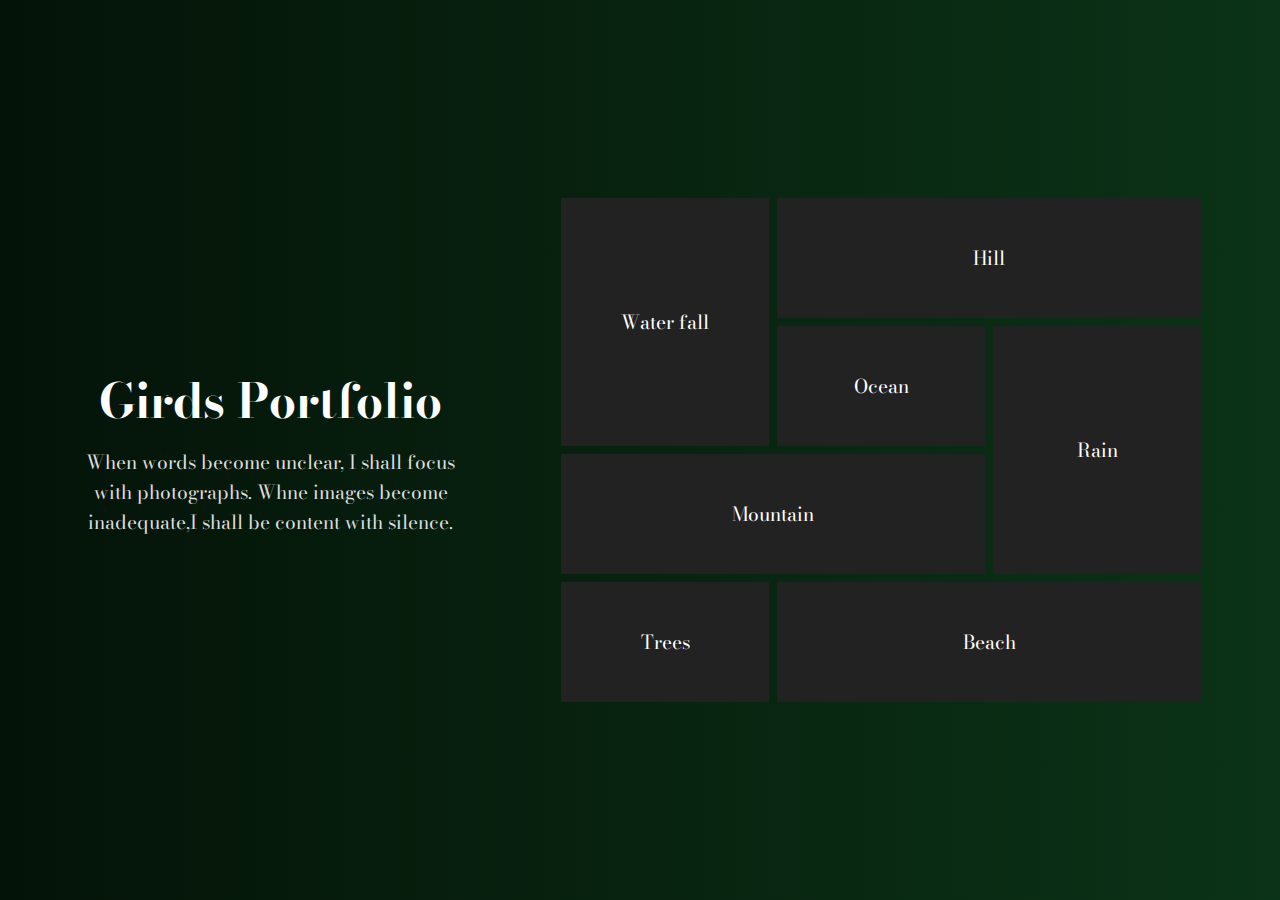
==== index.html @ 2a41dfee "checkout" ====
<!DOCTYPE html>
<html lang="en">
<head>
    <meta charset="UTF-8">
    <meta name="viewport" content="width=device-width, initial-scale=1.0">
    <title>Document</title>
    <link rel="stylesheet" href="style.css">
</head>
<body>
    
    <div class="container">
        <div class="left-text">
            <h2 class="heading">Girds Portfolio</h2>
            <p class="sub-heading">When words become unclear, I shall focus with photographs. Whne images become inadequate,I shall be content with silence.</p>

        </div>
        <div class="gallery">
            <div class="box row-2" style="background-image: url(https://images.unsplash.com/photo-1433086966358-54859d0ed716?w=500&auto=format&fit=crop&q=60&ixlib=rb-4.0.3&ixid=M3wxMjA3fDB8MHxzZWFyY2h8Mnx8bmF0dXJlfGVufDB8fDB8fHww);  ">Water fall</div>
            <div class="box col-2" style="background-image: url(https://images.unsplash.com/photo-1470071459604-3b5ec3a7fe05?q=80&w=1948&auto=format&fit=crop&ixlib=rb-4.0.3&ixid=M3wxMjA3fDB8MHxwaG90by1wYWdlfHx8fGVufDB8fHx8fA%3D%3D); ">Hill</div>
            <div class="box" style="background-image: url(https://images.unsplash.com/photo-1475113548554-5a36f1f523d6?w=500&auto=format&fit=crop&q=60&ixlib=rb-4.0.3&ixid=M3wxMjA3fDB8MHxzZWFyY2h8MTl8fG5hdHVyZXxlbnwwfHwwfHx8MA%3D%3D); ">Ocean</div>
            <div class="box row-2" style="background-image: url(https://images.unsplash.com/photo-1518173946687-a4c8892bbd9f?q=80&w=1974&auto=format&fit=crop&ixlib=rb-4.0.3&ixid=M3wxMjA3fDB8MHxwaG90by1wYWdlfHx8fGVufDB8fHx8fA%3D%3D); ">Rain</div>
            <div class="box col-2" style="background-image: url(https://images.unsplash.com/photo-1426604966848-d7adac402bff?q=80&w=2070&auto=format&fit=crop&ixlib=rb-4.0.3&ixid=M3wxMjA3fDB8MHxwaG90by1wYWdlfHx8fGVufDB8fHx8fA%3D%3D); ">Mountain</div>
            <div class="box" style="background-image: url(https://images.unsplash.com/photo-1441974231531-c6227db76b6e?q=80&w=2071&auto=format&fit=crop&ixlib=rb-4.0.3&ixid=M3wxMjA3fDB8MHxwaG90by1wYWdlfHx8fGVufDB8fHx8fA%3D%3D); ">Trees</div>
            <div class="box col-2" style="background-image: url(https://images.unsplash.com/photo-1507525428034-b723cf961d3e?q=80&w=2073&auto=format&fit=crop&ixlib=rb-4.0.3&ixid=M3wxMjA3fDB8MHxwaG90by1wYWdlfHx8fGVufDB8fHx8fA%3D%3D); ">Beach</div>
        </div>
    </div>
</body>
</html>
---- style.css ----
@import url('https://fonts.googleapis.com/css2?family=Bodoni+Moda:ital,opsz,wght@0,6..96,400..900;1,6..96,400..900&display=swap');

*{
    margin: 0px;
    padding: 0px;
    box-sizing: border-box;
}

body{
    font-family: "Bodoni Moda", serif;
    font-size: 1.2rem;
}

.container{
    display: flex;
    min-height: 100vh;
    justify-content: space-evenly;
    align-items: center;
    gap: 20px;
    background: linear-gradient(to right, #041308 , #0b3317);
}


.left-text{
    flex-basis: 30%;
    text-align: center;
    color: white;
}
.heading{
    font-size: 3rem;
    color: white;
    text-align: center;
}

.sub-heading{
    color: #ddd;
    margin-top: 10px;
    text-align: center;
}

.gallery{
    flex-basis: 50%;
    display: grid;
    gap:8px ;
    grid-template-columns: repeat(3, 1fr);
    grid-auto-rows: 120px;

}

.box{
    background-size: cover;
    background-position: top;
    color: white;
    display: flex;
    justify-content: center;
    align-items: center;
    background-color: #222;
    background-blend-mode: hard-light;
    transition: 1s all ease-in-out;
}

.box:hover{
    background-position: center;
    background-color: #999;
}

.row-2{
    grid-row: span 2;
}

.col-2{
    grid-column: span 2;
}


/* media quary for 1024 */

@media screen and (max-width:768px){
    .container{
        flex-direction: column;
        padding: 10px;
    }

    .gallery{
        width: 100%;
    }

    .box{
        grid-row: span 1;
        grid-column: span 3;
    }
}
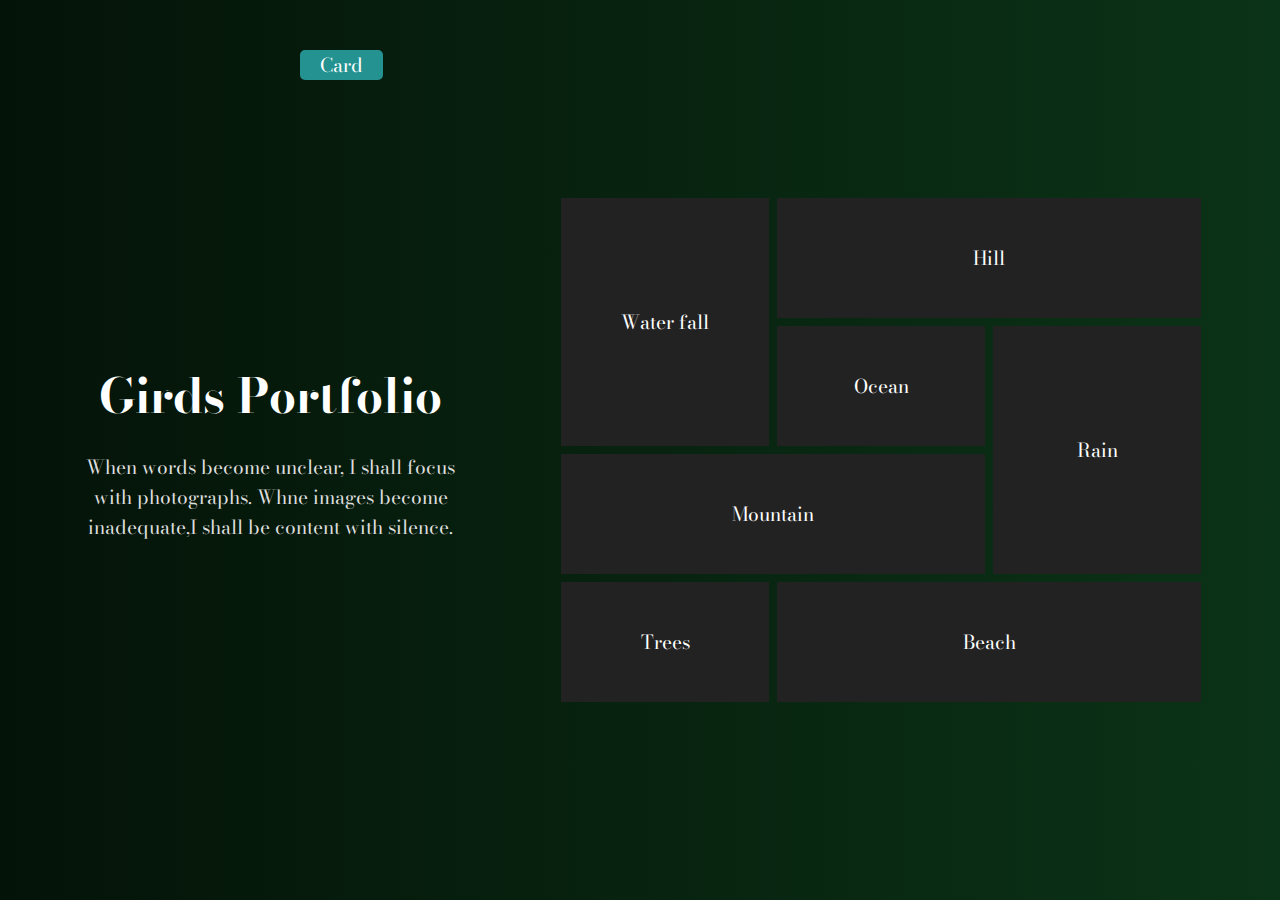
==== commit 3ec3a60c: "checkout" ====
--- a/index.html
+++ b/index.html
@@ -7,8 +7,11 @@
     <link rel="stylesheet" href="style.css">
 </head>
 <body>
-    
+    <nav>
+        <a href="card.html">Card</a>
+    </nav>
     <div class="container">
+
         <div class="left-text">
             <h2 class="heading">Girds Portfolio</h2>
             <p class="sub-heading">When words become unclear, I shall focus with photographs. Whne images become inadequate,I shall be content with silence.</p>
--- a/style.css
+++ b/style.css
@@ -81,12 +81,117 @@
         padding: 10px;
     }
 
+    nav{
+        position: sticky;
+        top: 0px;
+        border-radius: 0px;
+        text-align: center;
+
+    }
+
     .gallery{
         width: 100%;
+        grid-auto-rows: 200px;
     }
 
     .box{
         grid-row: span 1;
         grid-column: span 3;
     }
+}
+
+
+
+/* card container */
+
+nav a{
+    text-align: center;
+    color: white;
+    padding: 20px;
+    text-decoration:none ;
+}
+nav{
+    background-color: rgb(36, 146, 144);
+    border-radius: 5px;
+    position: absolute;
+    top:50px;
+    left: 300px;
+    
+
+}
+
+:root{
+    --primary-text-color:#222;
+    --seconday-text-color:#444;
+    --card-background-color:#fff;
+    --background-color:#eee;
+    --margin:40px;
+    --card-bg-hover-color:#ddd;
+    --card-hover-text-color:#333;
+}
+
+.dark{
+    --primary-text-color:#fff;
+    --seconday-text-color:#ddd;
+    --card-background-color:#333;
+    --background-color:#111;
+    --card-bg-hover-color:#ddd;
+    --card-hover-text-color:#333;
+}
+
+.card-container{
+    height: 100vh;
+    display: flex;
+    flex-direction: column;
+justify-content: space-evenly;
+align-items: center;
+/* min-height: 100vh; */
+padding: 40px;
+background-color: var(--background-color);
+font-family:sans-serif;
+}
+
+.card-box {
+
+    width: 40%;
+    background-color: var(--card-background-color);
+    margin: 10px;
+    padding: var(--margin);
+    border-radius: 10px;
+    color: var(--primary-text-color);
+}
+
+.card-box:hover{
+    background-color: var(--card-bg-hover-color);
+    color: var(--card-hover-text-color);
+    
+}
+
+.card-container h1{
+    text-align: center;
+    color: var(--primary-text-color);
+}
+
+h2{
+    /* color: var(--primary-text-color); */
+    margin-bottom: 20px;
+}
+
+@media screen and (max-width:768px){
+
+    .card-container{
+        height: 200vh;
+    }
+    nav{
+        position: sticky;
+        top: 0px;
+        border-radius: 0px;
+        text-align: center;
+
+    }
+
+    .card-box{
+        width: 100%;
+    }
+
 }